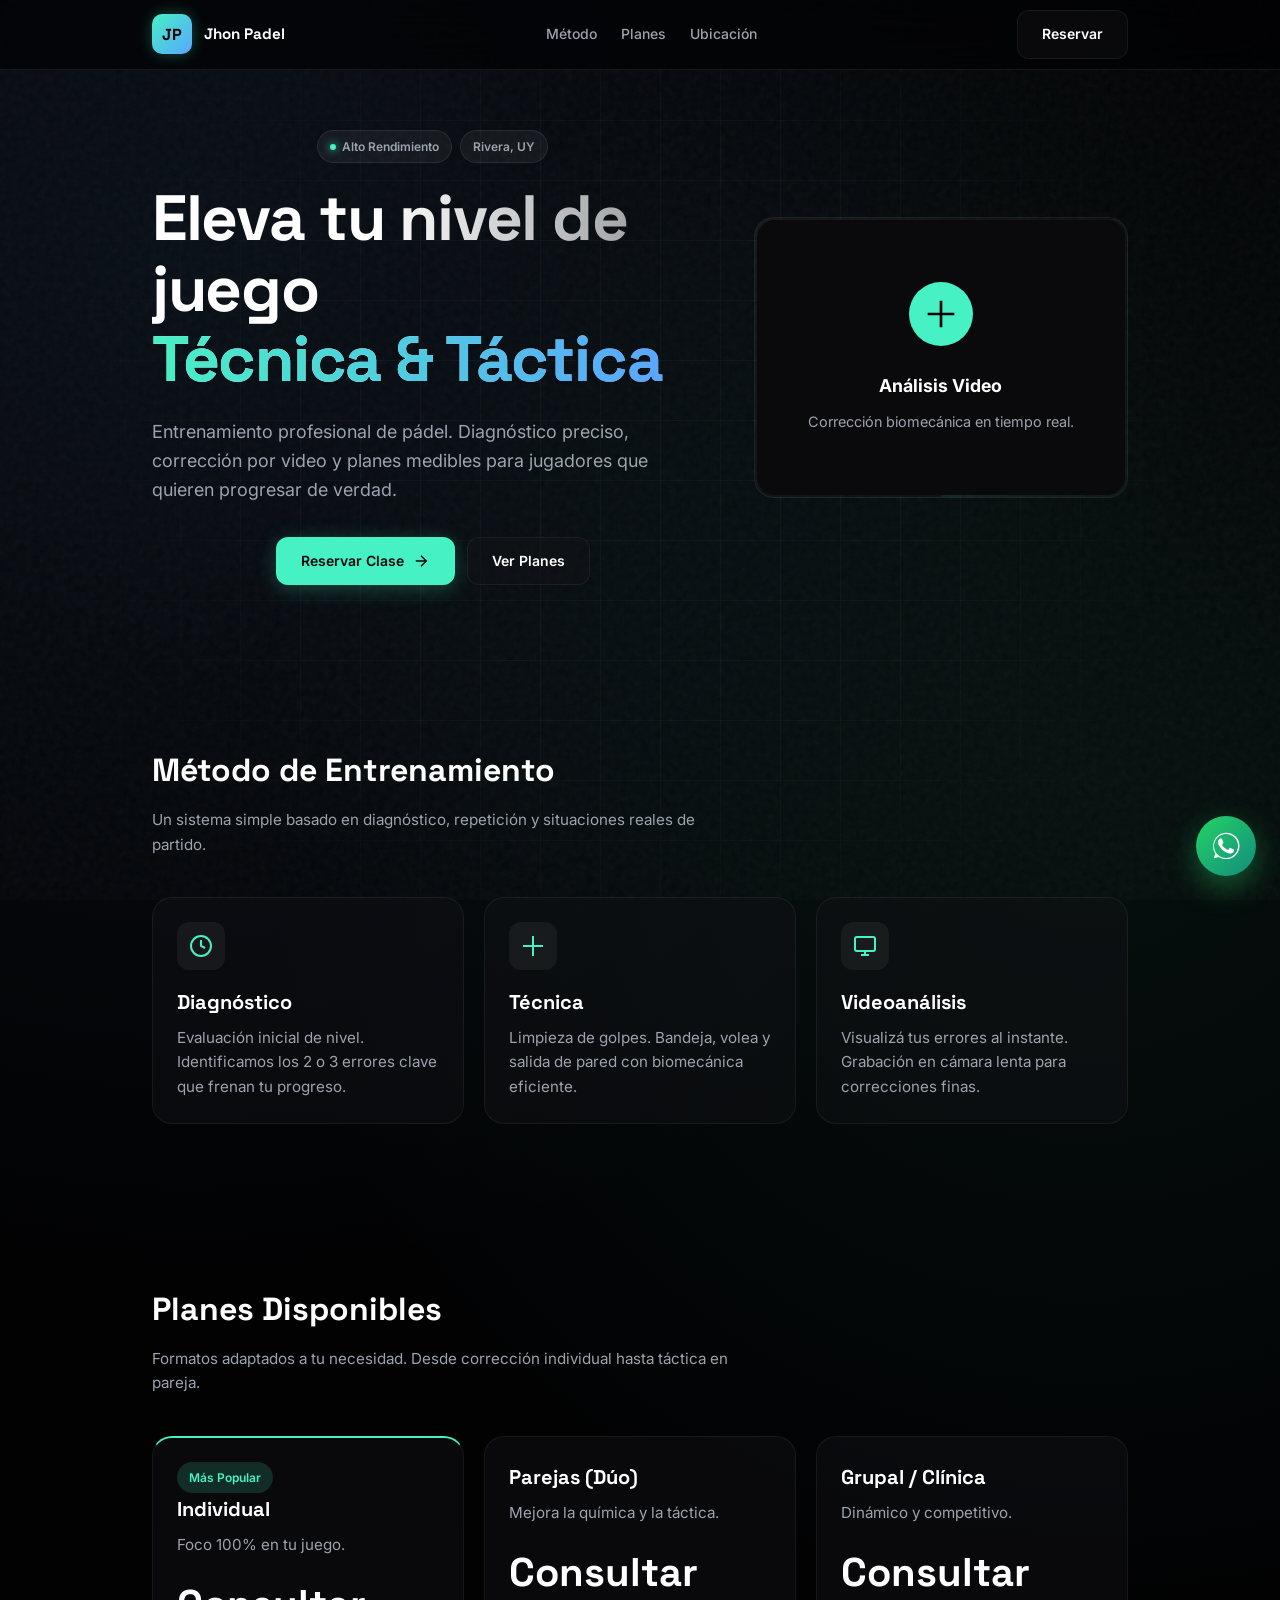
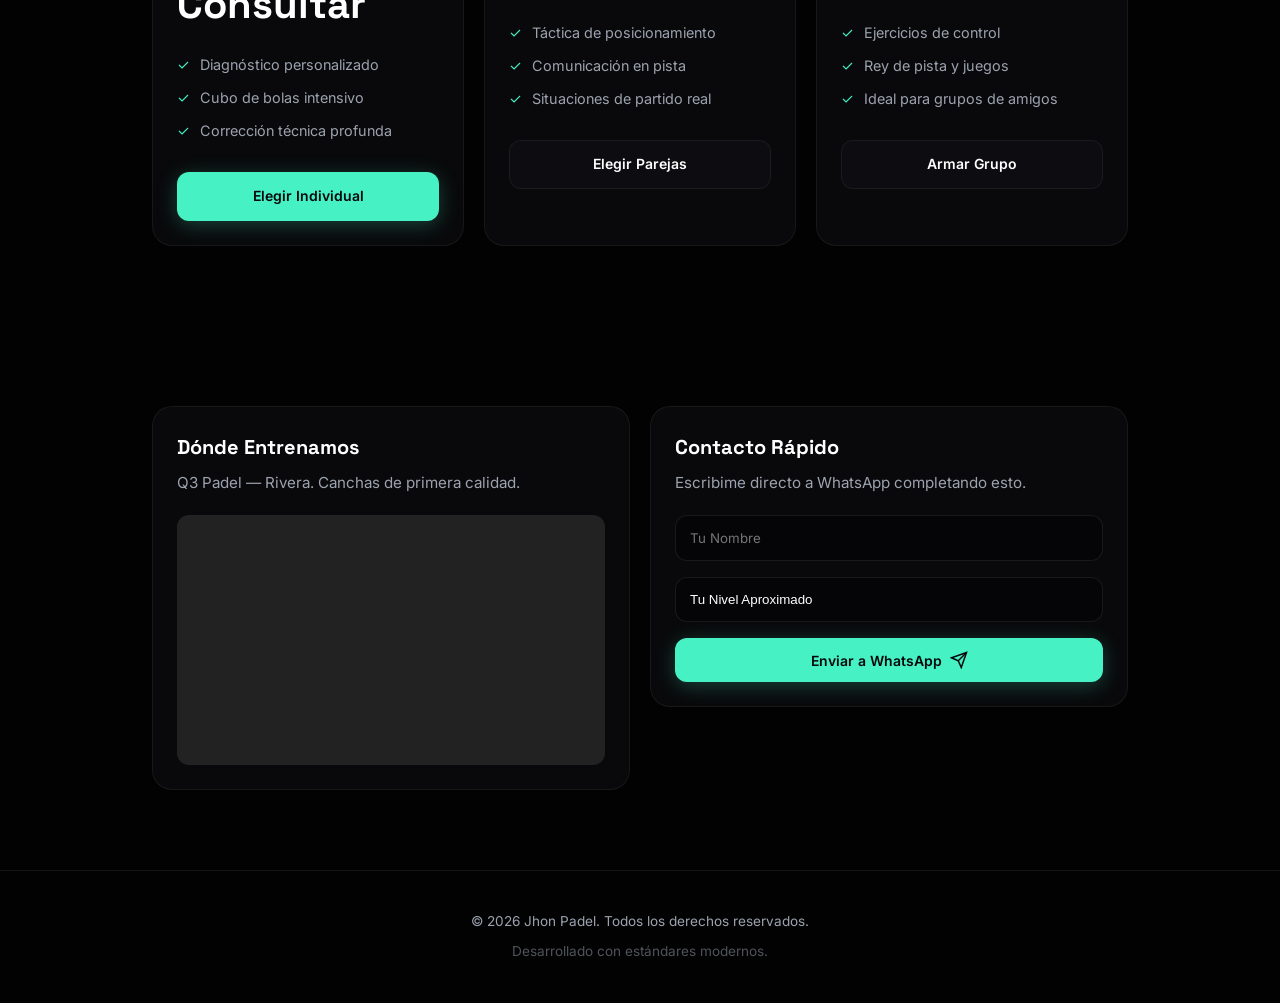
==== idex.html @ 4bc37b86 "Add files via upload" ====
<!doctype html>
<html lang="es-UY">
<head>
  <meta charset="utf-8" />
  <meta name="viewport" content="width=device-width, initial-scale=1, viewport-fit=cover" />
  <title>Jhon Padel — Entrenamiento de Alto Nivel</title>
  <meta name="description" content="Clases de pádel en Rivera. Técnica, táctica y preparación física. Entrenamiento personalizado para todos los niveles." />
  <meta name="theme-color" content="#050505" />

  <link rel="preconnect" href="https://fonts.googleapis.com">
  <link rel="preconnect" href="https://fonts.gstatic.com" crossorigin>
  <link href="https://fonts.googleapis.com/css2?family=Inter:wght@400;500;600&family=Space+Grotesk:wght@500;700&display=swap" rel="stylesheet">

  <style>
    /* --- VARIABLES & THEME --- */
    :root {
      /* Palette (Dark Tech) */
      --bg-depth: #020203;
      --bg-surface: #0a0a0c;
      --primary: #46F1C4;       /* Neon Mint */
      --primary-dim: rgba(70, 241, 196, 0.15);
      --secondary: #59A6FF;     /* Tech Blue */
      --accent: #FFB020;        /* Signal Orange */
      
      /* UI Colors */
      --text-main: #FFFFFF;
      --text-muted: #9CA3AF;
      --border-light: rgba(255, 255, 255, 0.08);
      --glass-bg: rgba(20, 20, 25, 0.4);
      --glass-border: rgba(255, 255, 255, 0.06);
      --glass-highlight: rgba(255, 255, 255, 0.1);

      /* Spacing & Layout */
      --container-width: 1024px;
      --header-height: 70px;
      --radius-sm: 12px;
      --radius-md: 20px;
      --radius-lg: 32px;
      
      /* Typography (Fluid) */
      --font-heading: 'Space Grotesk', sans-serif;
      --font-body: 'Inter', sans-serif;
      --text-xl: clamp(2.5rem, 5vw, 4rem);
      --text-lg: clamp(1.5rem, 3vw, 2rem);
      --text-base: clamp(0.95rem, 1vw, 1.05rem);
    }

    /* --- RESET & BASE --- */
    *, *::before, *::after { box-sizing: border-box; margin: 0; padding: 0; }
    
    html { scroll-behavior: smooth; -webkit-tap-highlight-color: transparent; }
    
    body {
      background-color: var(--bg-depth);
      color: var(--text-main);
      font-family: var(--font-body);
      font-size: var(--text-base);
      line-height: 1.6;
      overflow-x: hidden;
      min-height: 100vh;
      /* Background dinámico */
      background-image: 
        radial-gradient(circle at 15% 10%, rgba(89, 166, 255, 0.08), transparent 40%),
        radial-gradient(circle at 85% 30%, rgba(70, 241, 196, 0.06), transparent 40%);
    }

    a { text-decoration: none; color: inherit; transition: 0.2s ease; }
    ul { list-style: none; }
    img, svg { display: block; }
    button, input, textarea { font-family: inherit; }

    /* --- EFECTOS DE FONDO (Tech Grid + Noise) --- */
    .bg-grid {
      position: fixed; inset: 0; z-index: -1;
      background-image: linear-gradient(var(--border-light) 1px, transparent 1px),
                        linear-gradient(90deg, var(--border-light) 1px, transparent 1px);
      background-size: 60px 60px;
      mask-image: radial-gradient(circle at center, black 40%, transparent 85%);
      opacity: 0.4;
      pointer-events: none;
    }
    
    .bg-noise {
      position: fixed; inset: 0; z-index: -1;
      background: url("data:image/svg+xml,%3Csvg viewBox='0 0 200 200' xmlns='http://www.w3.org/2000/svg'%3E%3Cfilter id='noiseFilter'%3E%3CfeTurbulence type='fractalNoise' baseFrequency='0.65' numOctaves='3' stitchTiles='stitch'/%3E%3C/filter%3E%3Crect width='100%25' height='100%25' filter='url(%23noiseFilter)' opacity='0.07'/%3E%3C/svg%3E");
      opacity: 0.6;
      pointer-events: none;
    }

    /* --- LAYOUT --- */
    .container {
      width: 100%;
      max-width: var(--container-width);
      margin: 0 auto;
      padding: 0 24px;
    }

    /* --- HEADER (Glassmorphism) --- */
    .header {
      position: fixed; top: 0; left: 0; right: 0; z-index: 100;
      height: var(--header-height);
      display: flex; align-items: center;
      background: rgba(2, 2, 3, 0.7);
      backdrop-filter: blur(20px);
      -webkit-backdrop-filter: blur(20px);
      border-bottom: 1px solid var(--border-light);
    }
    
    .nav {
      display: flex; justify-content: space-between; align-items: center;
      width: 100%;
    }

    .brand {
      display: flex; align-items: center; gap: 12px;
      font-weight: 700; font-family: var(--font-heading);
    }
    
    .brand-logo {
      width: 40px; height: 40px;
      border-radius: 10px;
      background: linear-gradient(135deg, var(--primary), var(--secondary));
      color: #000;
      display: grid; place-items: center;
      font-size: 16px; font-weight: 800;
      box-shadow: 0 0 15px rgba(70, 241, 196, 0.3);
    }

    .menu { display: flex; gap: 24px; }
    .menu a {
      font-size: 14px; font-weight: 500; color: var(--text-muted);
    }
    .menu a:hover { color: var(--text-main); }

    /* Mobile Menu Hide */
    @media (max-width: 768px) {
      .menu { display: none; }
    }

    /* --- COMPONENTES UI --- */
    .btn {
      display: inline-flex; align-items: center; justify-content: center; gap: 8px;
      padding: 12px 24px;
      border-radius: var(--radius-sm);
      font-weight: 600; font-size: 14px;
      cursor: pointer; transition: all 0.25s cubic-bezier(0.2, 0.8, 0.2, 1);
      border: 1px solid transparent;
    }
    
    .btn:active { transform: scale(0.96); }

    .btn-primary {
      background: var(--primary);
      color: #05070A;
      box-shadow: 0 4px 20px rgba(70, 241, 196, 0.25);
    }
    .btn-primary:hover {
      background: #3BE2B5;
      box-shadow: 0 6px 25px rgba(70, 241, 196, 0.4);
    }

    .btn-glass {
      background: var(--glass-bg);
      border: 1px solid var(--glass-border);
      color: var(--text-main);
    }
    .btn-glass:hover {
      background: rgba(255, 255, 255, 0.08);
      border-color: var(--glass-highlight);
    }

    .badge {
      display: inline-flex; align-items: center; gap: 6px;
      padding: 6px 12px;
      border-radius: 100px;
      font-size: 12px; font-weight: 600;
      background: rgba(255, 255, 255, 0.05);
      border: 1px solid var(--border-light);
      color: var(--text-muted);
    }
    .badge-dot { width: 6px; height: 6px; border-radius: 50%; background: var(--primary); box-shadow: 0 0 8px var(--primary); }

    /* --- HERO SECTION --- */
    .hero {
      padding-top: calc(var(--header-height) + 60px);
      padding-bottom: 80px;
    }
    
    .hero-content {
      display: grid; grid-template-columns: 1.2fr 0.8fr; gap: 40px; align-items: center;
    }

    .hero-text h1 {
      font-family: var(--font-heading);
      font-size: var(--text-xl);
      line-height: 1.1;
      letter-spacing: -0.02em;
      margin-bottom: 24px;
      background: linear-gradient(to right, #fff 40%, rgba(255,255,255,0.5));
      -webkit-background-clip: text;
      -webkit-text-fill-color: transparent;
    }

    .hero-text p {
      color: var(--text-muted);
      font-size: 1.125rem;
      max-width: 500px;
      margin-bottom: 32px;
    }

    /* Tarjeta visual Tech */
    .hero-visual {
      position: relative;
      aspect-ratio: 4/3;
      background: linear-gradient(160deg, rgba(255,255,255,0.05), rgba(255,255,255,0.01));
      border-radius: var(--radius-md);
      border: 1px solid var(--glass-border);
      overflow: hidden;
      display: grid; place-items: center;
    }
    
    /* Efecto de luz animada en la tarjeta */
    .hero-visual::before {
      content: ''; position: absolute; width: 150%; height: 150%;
      background: conic-gradient(from 180deg, transparent 70%, var(--primary-dim));
      animation: spin 8s linear infinite;
      opacity: 0.6;
    }
    @keyframes spin { from { transform: rotate(0deg); } to { transform: rotate(360deg); } }
    
    .visual-inner {
      position: absolute; inset: 2px;
      background: var(--bg-surface);
      border-radius: 18px;
      display: flex; flex-direction: column; justify-content: center; align-items: center;
      text-align: center; padding: 20px;
    }

    /* --- SECTIONS & CARDS --- */
    section { padding: 80px 0; }
    
    .section-header { margin-bottom: 40px; }
    .section-header h2 { font-family: var(--font-heading); font-size: var(--text-lg); margin-bottom: 12px; }
    .section-header p { color: var(--text-muted); max-width: 600px; }

    .grid-cards {
      display: grid; grid-template-columns: repeat(auto-fit, minmax(300px, 1fr));
      gap: 20px;
    }

    .card {
      background: var(--glass-bg);
      border: 1px solid var(--glass-border);
      padding: 24px;
      border-radius: var(--radius-md);
      transition: 0.3s ease;
      position: relative; overflow: hidden;
    }
    
    .card:hover {
      transform: translateY(-4px);
      border-color: rgba(255,255,255,0.15);
      background: rgba(255,255,255,0.03);
    }

    .card h3 { font-family: var(--font-heading); margin-bottom: 8px; font-size: 1.25rem; }
    .card p { color: var(--text-muted); font-size: 0.95rem; }
    
    .icon-box {
      width: 48px; height: 48px;
      border-radius: 12px;
      background: rgba(255, 255, 255, 0.05);
      display: grid; place-items: center;
      margin-bottom: 16px;
      color: var(--primary);
    }

    /* --- PLANES --- */
    .price { font-size: 2.5rem; font-weight: 700; font-family: var(--font-heading); margin: 16px 0; }
    .price small { font-size: 1rem; color: var(--text-muted); font-weight: 400; }
    .features-list li {
      display: flex; align-items: start; gap: 10px;
      margin-bottom: 10px; color: var(--text-muted); font-size: 0.9rem;
    }
    .check-icon { color: var(--primary); }

    /* --- FORMULARIO TECH --- */
    .form-group { margin-bottom: 16px; }
    .form-input {
      width: 100%;
      background: rgba(0,0,0,0.3);
      border: 1px solid var(--border-light);
      padding: 14px;
      border-radius: var(--radius-sm);
      color: white;
      outline: none;
      transition: 0.2s;
    }
    .form-input:focus { border-color: var(--primary); background: rgba(0,0,0,0.5); }

    /* --- FOOTER --- */
    footer {
      border-top: 1px solid var(--border-light);
      padding: 40px 0;
      color: var(--text-muted); font-size: 0.85rem;
      text-align: center;
    }

    /* --- UTILS --- */
    .text-gradient {
      background: linear-gradient(90deg, var(--primary), var(--secondary));
      -webkit-background-clip: text;
      -webkit-text-fill-color: transparent;
    }
    
    .hidden-mobile { display: block; }

    /* --- RESPONSIVE MOBILE (La clave) --- */
    @media (max-width: 900px) {
      .hero-content { grid-template-columns: 1fr; text-align: center; }
      .hero-text { display: flex; flex-direction: column; align-items: center; }
      .hidden-mobile { display: none; }
      .hero-visual { display: none; } /* Ocultamos visual pesado en móvil */
    }

    @media (max-width: 600px) {
      :root { --container-width: 100%; }
      .container { padding: 0 20px; }
      .grid-cards { grid-template-columns: 1fr; }
      .btn { width: 100%; } /* Botones full width en móvil */
      .nav-right { display: none; } /* Simplificar header en móvil */
      .brand-logo { width: 32px; height: 32px; font-size: 13px; }
    }

    /* --- ANIMACIONES DE ENTRADA --- */
    .reveal { opacity: 0; transform: translateY(20px); transition: 0.8s cubic-bezier(0.2, 0.8, 0.2, 1); }
    .reveal.active { opacity: 1; transform: translateY(0); }

    /* --- WHATSAPP FLOTANTE --- */
    .wa-float {
      position: fixed; bottom: 24px; right: 24px; z-index: 200;
      width: 60px; height: 60px;
      background: linear-gradient(135deg, #25D366, #128C7E);
      border-radius: 50%;
      display: grid; place-items: center;
      box-shadow: 0 10px 30px rgba(37, 211, 102, 0.4);
      transition: transform 0.3s cubic-bezier(0.34, 1.56, 0.64, 1);
    }
    .wa-float:hover { transform: scale(1.1) rotate(5deg); }
    .wa-float svg { width: 32px; height: 32px; fill: white; }

  </style>
</head>

<body>
  <div class="bg-grid"></div>
  <div class="bg-noise"></div>

  <script>
    window.SITE = {
      name: "Jhon Padel",
      phone: "59891234567", // CAMBIAR AQUÍ
      location: "Q3 Padel — Rivera"
    };
  </script>

  <header class="header">
    <div class="container">
      <div class="nav">
        <a href="#" class="brand">
          <div class="brand-logo">JP</div>
          <span>Jhon Padel</span>
        </a>
        <nav class="menu">
          <a href="#metodo">Método</a>
          <a href="#planes">Planes</a>
          <a href="#ubicacion">Ubicación</a>
        </nav>
        <div class="nav-right">
          <a href="#" class="btn btn-glass btn-sm action-wa">Reservar</a>
        </div>
      </div>
    </div>
  </header>

  <main>
    <section class="hero">
      <div class="container">
        <div class="hero-content">
          <div class="hero-text reveal">
            <div style="margin-bottom: 20px; display: flex; gap: 8px; flex-wrap: wrap; justify-content: center;">
              <span class="badge"><span class="badge-dot"></span>Alto Rendimiento</span>
              <span class="badge">Rivera, UY</span>
            </div>
            
            <h1>Eleva tu nivel de juego <br><span class="text-gradient">Técnica & Táctica</span></h1>
            <p>Entrenamiento profesional de pádel. Diagnóstico preciso, corrección por video y planes medibles para jugadores que quieren progresar de verdad.</p>
            
            <div style="display: flex; gap: 12px; flex-wrap: wrap; width: 100%; justify-content: center;">
              <a href="#" class="btn btn-primary action-wa">
                <span>Reservar Clase</span>
                <svg width="18" height="18" viewBox="0 0 24 24" fill="none" stroke="currentColor" stroke-width="2"><path d="M5 12h14M12 5l7 7-7 7"/></svg>
              </a>
              <a href="#planes" class="btn btn-glass">Ver Planes</a>
            </div>
          </div>

          <div class="hero-visual reveal">
            <div class="visual-inner">
              <div class="icon-box" style="width: 64px; height: 64px; border-radius: 50%; background: var(--primary); color: #000;">
                <svg width="32" height="32" viewBox="0 0 24 24" fill="none" stroke="currentColor" stroke-width="2"><path d="M12 2v20M2 12h20"/></svg>
              </div>
              <h3 style="margin: 10px 0;">Análisis Video</h3>
              <p style="font-size: 0.9rem; color: var(--text-muted);">Corrección biomecánica en tiempo real.</p>
            </div>
          </div>
        </div>
      </div>
    </section>

    <section id="metodo">
      <div class="container">
        <div class="section-header reveal">
          <h2>Método de Entrenamiento</h2>
          <p>Un sistema simple basado en diagnóstico, repetición y situaciones reales de partido.</p>
        </div>

        <div class="grid-cards">
          <div class="card reveal">
            <div class="icon-box">
              <svg width="24" height="24" viewBox="0 0 24 24" fill="none" stroke="currentColor" stroke-width="2"><circle cx="12" cy="12" r="10"/><path d="M12 6v6l4 2"/></svg>
            </div>
            <h3>Diagnóstico</h3>
            <p>Evaluación inicial de nivel. Identificamos los 2 o 3 errores clave que frenan tu progreso.</p>
          </div>
          <div class="card reveal">
            <div class="icon-box">
              <svg width="24" height="24" viewBox="0 0 24 24" fill="none" stroke="currentColor" stroke-width="2"><path d="M2 12h20M12 2v20"/></svg>
            </div>
            <h3>Técnica</h3>
            <p>Limpieza de golpes. Bandeja, volea y salida de pared con biomecánica eficiente.</p>
          </div>
          <div class="card reveal">
            <div class="icon-box">
              <svg width="24" height="24" viewBox="0 0 24 24" fill="none" stroke="currentColor" stroke-width="2"><rect x="2" y="3" width="20" height="14" rx="2" ry="2"/><line x1="8" y1="21" x2="16" y2="21"/><line x1="12" y1="17" x2="12" y2="21"/></svg>
            </div>
            <h3>Videoanálisis</h3>
            <p>Visualizá tus errores al instante. Grabación en cámara lenta para correcciones finas.</p>
          </div>
        </div>
      </div>
    </section>

    <section id="planes">
      <div class="container">
        <div class="section-header reveal">
          <h2>Planes Disponibles</h2>
          <p>Formatos adaptados a tu necesidad. Desde corrección individual hasta táctica en pareja.</p>
        </div>

        <div class="grid-cards">
          <article class="card reveal" style="border-top: 2px solid var(--primary);">
            <span class="badge" style="background: var(--primary-dim); color: var(--primary); border:none;">Más Popular</span>
            <h3>Individual</h3>
            <p>Foco 100% en tu juego.</p>
            <div class="price">Consultar</div>
            <ul class="features-list">
              <li><span class="check-icon">✓</span> Diagnóstico personalizado</li>
              <li><span class="check-icon">✓</span> Cubo de bolas intensivo</li>
              <li><span class="check-icon">✓</span> Corrección técnica profunda</li>
            </ul>
            <a href="#" class="btn btn-primary action-wa" data-msg="Hola, me interesa el plan Individual." style="width:100%; margin-top: 20px;">Elegir Individual</a>
          </article>

          <article class="card reveal">
            <h3>Parejas (Dúo)</h3>
            <p>Mejora la química y la táctica.</p>
            <div class="price">Consultar</div>
            <ul class="features-list">
              <li><span class="check-icon">✓</span> Táctica de posicionamiento</li>
              <li><span class="check-icon">✓</span> Comunicación en pista</li>
              <li><span class="check-icon">✓</span> Situaciones de partido real</li>
            </ul>
            <a href="#" class="btn btn-glass action-wa" data-msg="Hola, me interesa el plan en Parejas." style="width:100%; margin-top: 20px;">Elegir Parejas</a>
          </article>

          <article class="card reveal">
            <h3>Grupal / Clínica</h3>
            <p>Dinámico y competitivo.</p>
            <div class="price">Consultar</div>
            <ul class="features-list">
              <li><span class="check-icon">✓</span> Ejercicios de control</li>
              <li><span class="check-icon">✓</span> Rey de pista y juegos</li>
              <li><span class="check-icon">✓</span> Ideal para grupos de amigos</li>
            </ul>
            <a href="#" class="btn btn-glass action-wa" data-msg="Hola, me interesa armar un grupo." style="width:100%; margin-top: 20px;">Armar Grupo</a>
          </article>
        </div>
      </div>
    </section>

    <section id="ubicacion">
      <div class="container">
        <div class="grid-cards" style="grid-template-columns: 1fr 1fr; align-items: start;">
          <div class="card reveal">
            <h3>Dónde Entrenamos</h3>
            <p style="margin-bottom: 20px;">Q3 Padel — Rivera. Canchas de primera calidad.</p>
            <div style="background: #222; border-radius: 12px; overflow: hidden; height: 250px; position: relative;">
               <iframe style="width:100%; height:100%; border:0; opacity: 0.7;" loading="lazy" src="https://www.google.com/maps/embed?pb=!1m18!1m12!1m3!1d3472.96987!2d-55.5!3d-30.9!2m3!1f0!2f0!3f0!3m2!1i1024!2i768!4f13.1!3m3!1m2!1s0x0%3A0x0!2zMzDCsDU0JzAwLjAiUyA1NcKwMzAnMDAuMCJX!5e0!3m2!1ses!2suy!4v1600000000000"></iframe>
            </div>
          </div>

          <div class="card reveal">
            <h3>Contacto Rápido</h3>
            <p style="margin-bottom: 20px;">Escribime directo a WhatsApp completando esto.</p>
            
            <form id="waForm">
              <div class="form-group">
                <input type="text" id="f_nombre" class="form-input" placeholder="Tu Nombre" required>
              </div>
              <div class="form-group">
                <select id="f_nivel" class="form-input" style="appearance: none;">
                  <option value="" disabled selected>Tu Nivel Aproximado</option>
                  <option value="Principiante">Principiante (Nunca jugué)</option>
                  <option value="Intermedio">Intermedio (Ya juego partidos)</option>
                  <option value="Avanzado">Avanzado (Compito)</option>
                </select>
              </div>
              <button type="submit" class="btn btn-primary" style="width: 100%;">
                Enviar a WhatsApp
                <svg width="18" height="18" viewBox="0 0 24 24" fill="none" stroke="currentColor" stroke-width="2"><path d="M22 2L11 13"/><path d="M22 2l-7 20-4-9-9-4 20-7z"/></svg>
              </button>
            </form>
          </div>
        </div>
      </div>
    </section>
  </main>

  <footer>
    <div class="container">
      <p>&copy; <span id="year"></span> Jhon Padel. Todos los derechos reservados.</p>
      <p style="opacity: 0.5; margin-top: 8px;">Desarrollado con estándares modernos.</p>
    </div>
  </footer>

  <a href="#" class="wa-float action-wa" aria-label="Chat en WhatsApp">
    <svg viewBox="0 0 24 24"><path d="M17.472 14.382c-.297-.149-1.758-.867-2.03-.967-.273-.099-.471-.148-.67.15-.197.297-.767.966-.94 1.164-.173.199-.347.223-.644.075-.297-.15-1.255-.463-2.39-1.475-.883-.788-1.48-1.761-1.653-2.059-.173-.297-.018-.458.13-.606.134-.133.298-.347.446-.52.149-.174.198-.298.298-.497.099-.198.05-.371-.025-.52-.075-.149-.669-1.612-.916-2.207-.242-.579-.487-.5-.669-.51-.173-.008-.371-.01-.57-.01-.198 0-.52.074-.792.372-.272.297-1.04 1.016-1.04 2.479 0 1.462 1.065 2.875 1.213 3.074.149.198 2.096 3.2 5.077 4.487.709.306 1.262.489 1.694.625.712.227 1.36.195 1.871.118.571-.085 1.758-.719 2.006-1.413.248-.694.248-1.289.173-1.413-.074-.124-.272-.198-.57-.347m-5.421 7.403h-.004a9.87 9.87 0 01-5.031-1.378l-.361-.214-3.741.982.998-3.648-.235-.374a9.86 9.86 0 01-1.304-5.235c0-5.443 4.431-9.87 9.883-9.87 2.64 0 5.122 1.03 6.988 2.898a9.825 9.825 0 012.893 6.994c-.003 5.444-4.432 9.87-9.886 9.87M12 21a9 9 0 1 0 0-18 9 9 0 0 0 0 18z"/></svg>
  </a>

  <script>
    // Año automático
    document.getElementById('year').textContent = new Date().getFullYear();

    // Animaciones al hacer scroll (Intersection Observer)
    const observer = new IntersectionObserver((entries) => {
      entries.forEach(entry => {
        if (entry.isIntersecting) {
          entry.target.classList.add('active');
        }
      });
    }, { threshold: 0.1 });

    document.querySelectorAll('.reveal').forEach(el => observer.observe(el));

    // Lógica de WhatsApp
    const waBaseUrl = `https://wa.me/${window.SITE.phone}?text=`;

    function openWa(msg) {
      window.open(waBaseUrl + encodeURIComponent(msg), '_blank');
    }

    // Click en botones generales
    document.querySelectorAll('.action-wa').forEach(btn => {
      btn.addEventListener('click', (e) => {
        e.preventDefault();
        const customMsg = btn.getAttribute('data-msg');
        const defaultMsg = `Hola Jhon Padel. Quisiera consultar por clases en ${window.SITE.location}.`;
        openWa(customMsg || defaultMsg);
      });
    });

    // Envío del formulario
    document.getElementById('waForm').addEventListener('submit', (e) => {
      e.preventDefault();
      const nombre = document.getElementById('f_nombre').value;
      const nivel = document.getElementById('f_nivel').value;
      
      const msg = `Hola Jhon! Soy ${nombre}. Mi nivel es ${nivel}. Me gustaría coordinar una clase.`;
      openWa(msg);
    });
  </script>
</body>
</html>
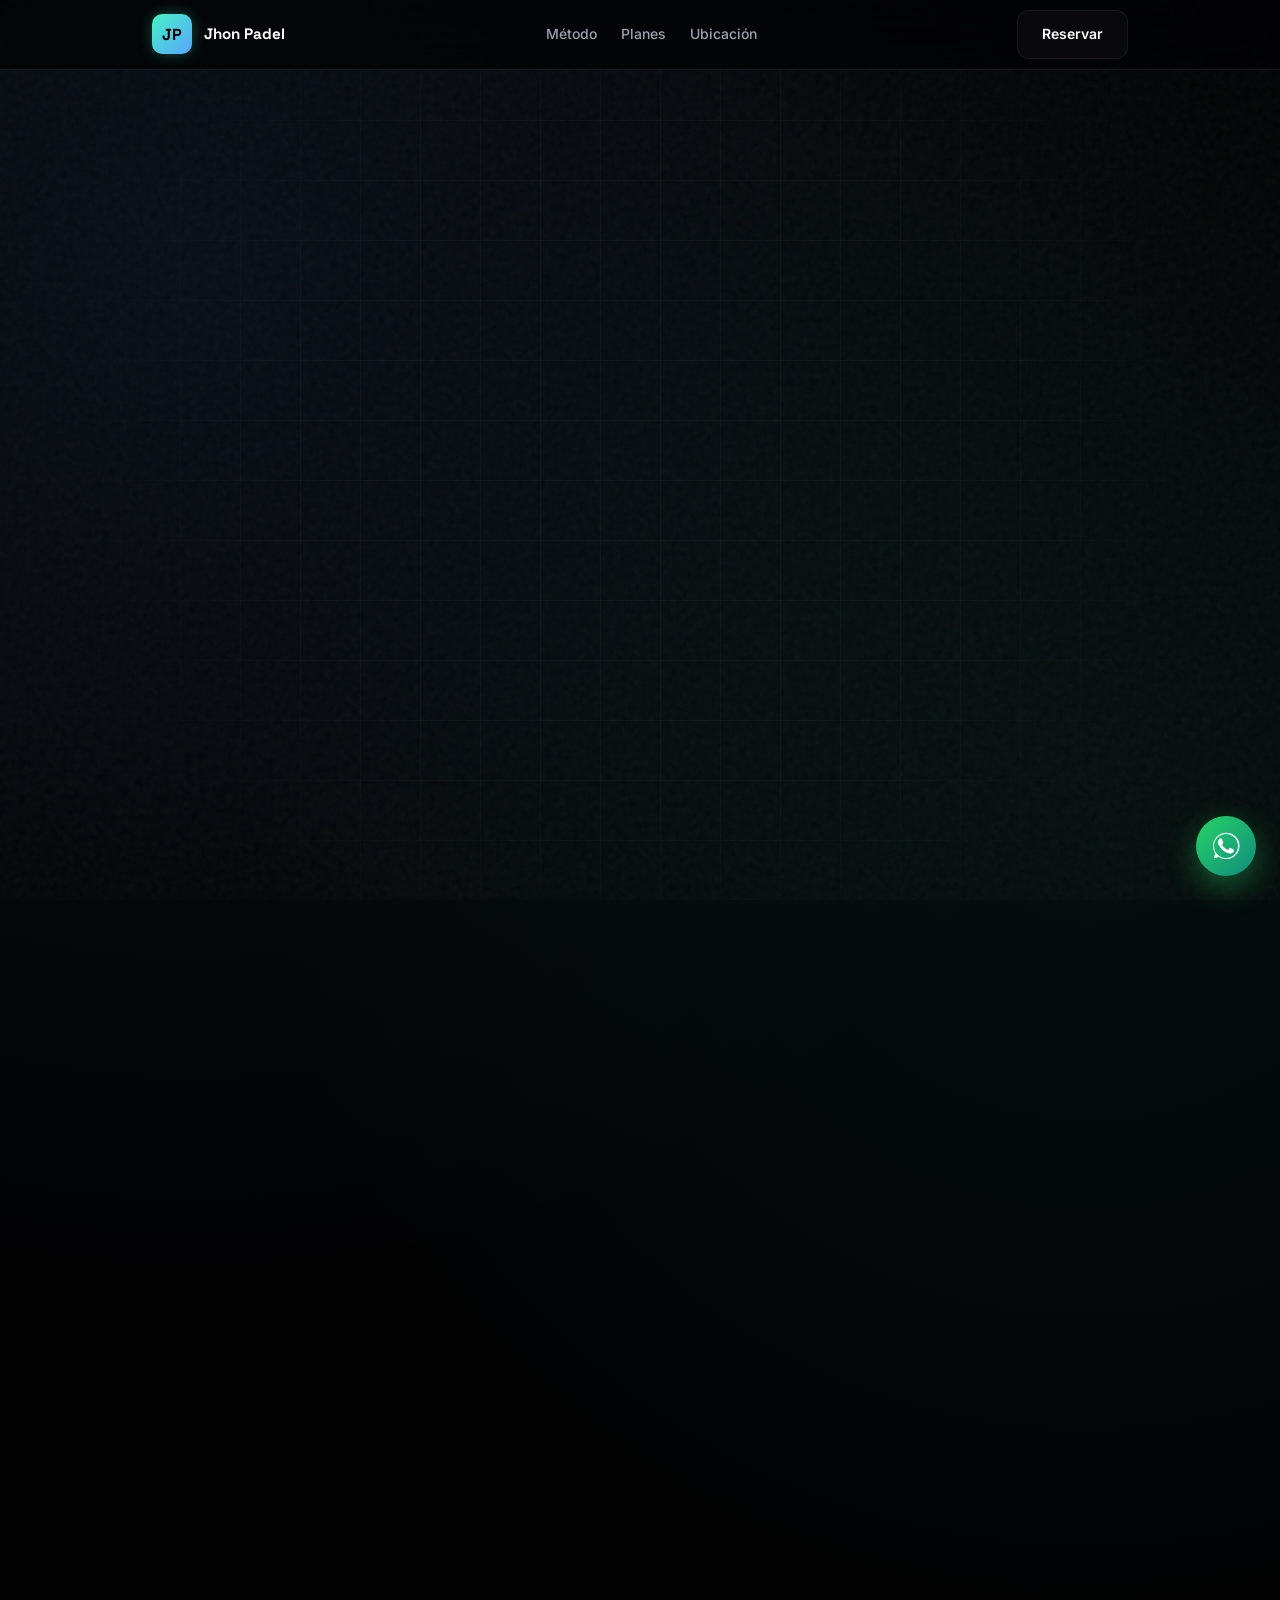
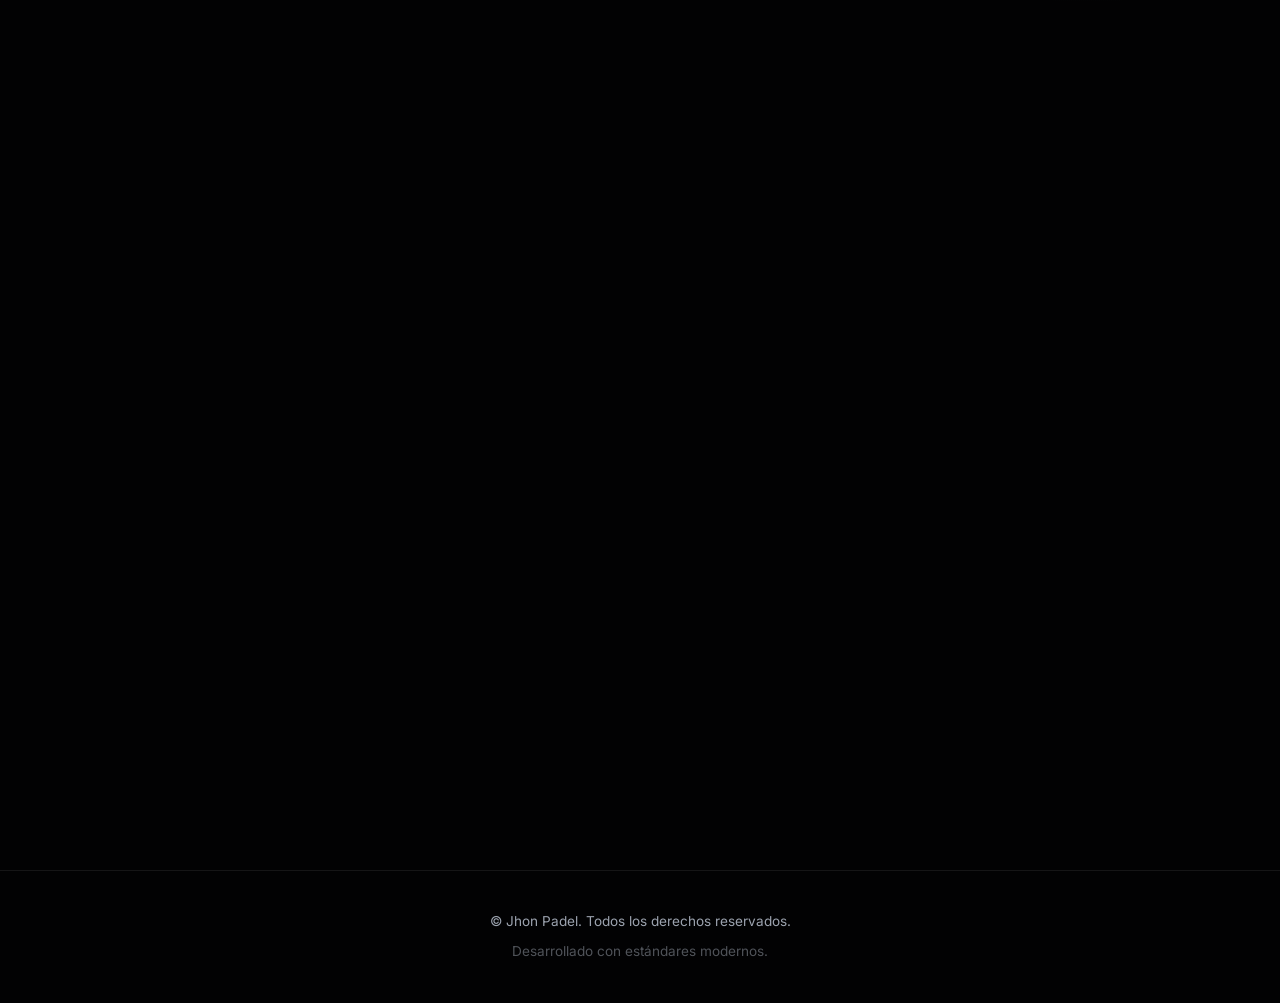
==== commit 37986109: "Update idex.html" ====
--- a/idex.html
+++ b/idex.html
@@ -572,7 +572,7 @@
 
     // Click en botones generales
     document.querySelectorAll('.action-wa').forEach(btn => {
-      btn.addEventListener('click', (e) => {
+      btn.addEventListener('click', (e) => {
         e.preventDefault();
         const customMsg = btn.getAttribute('data-msg');
         const defaultMsg = `Hola Jhon Padel. Quisiera consultar por clases en ${window.SITE.location}.`;
@@ -591,4 +591,4 @@
     });
   </script>
 </body>
-</html>+</html>
